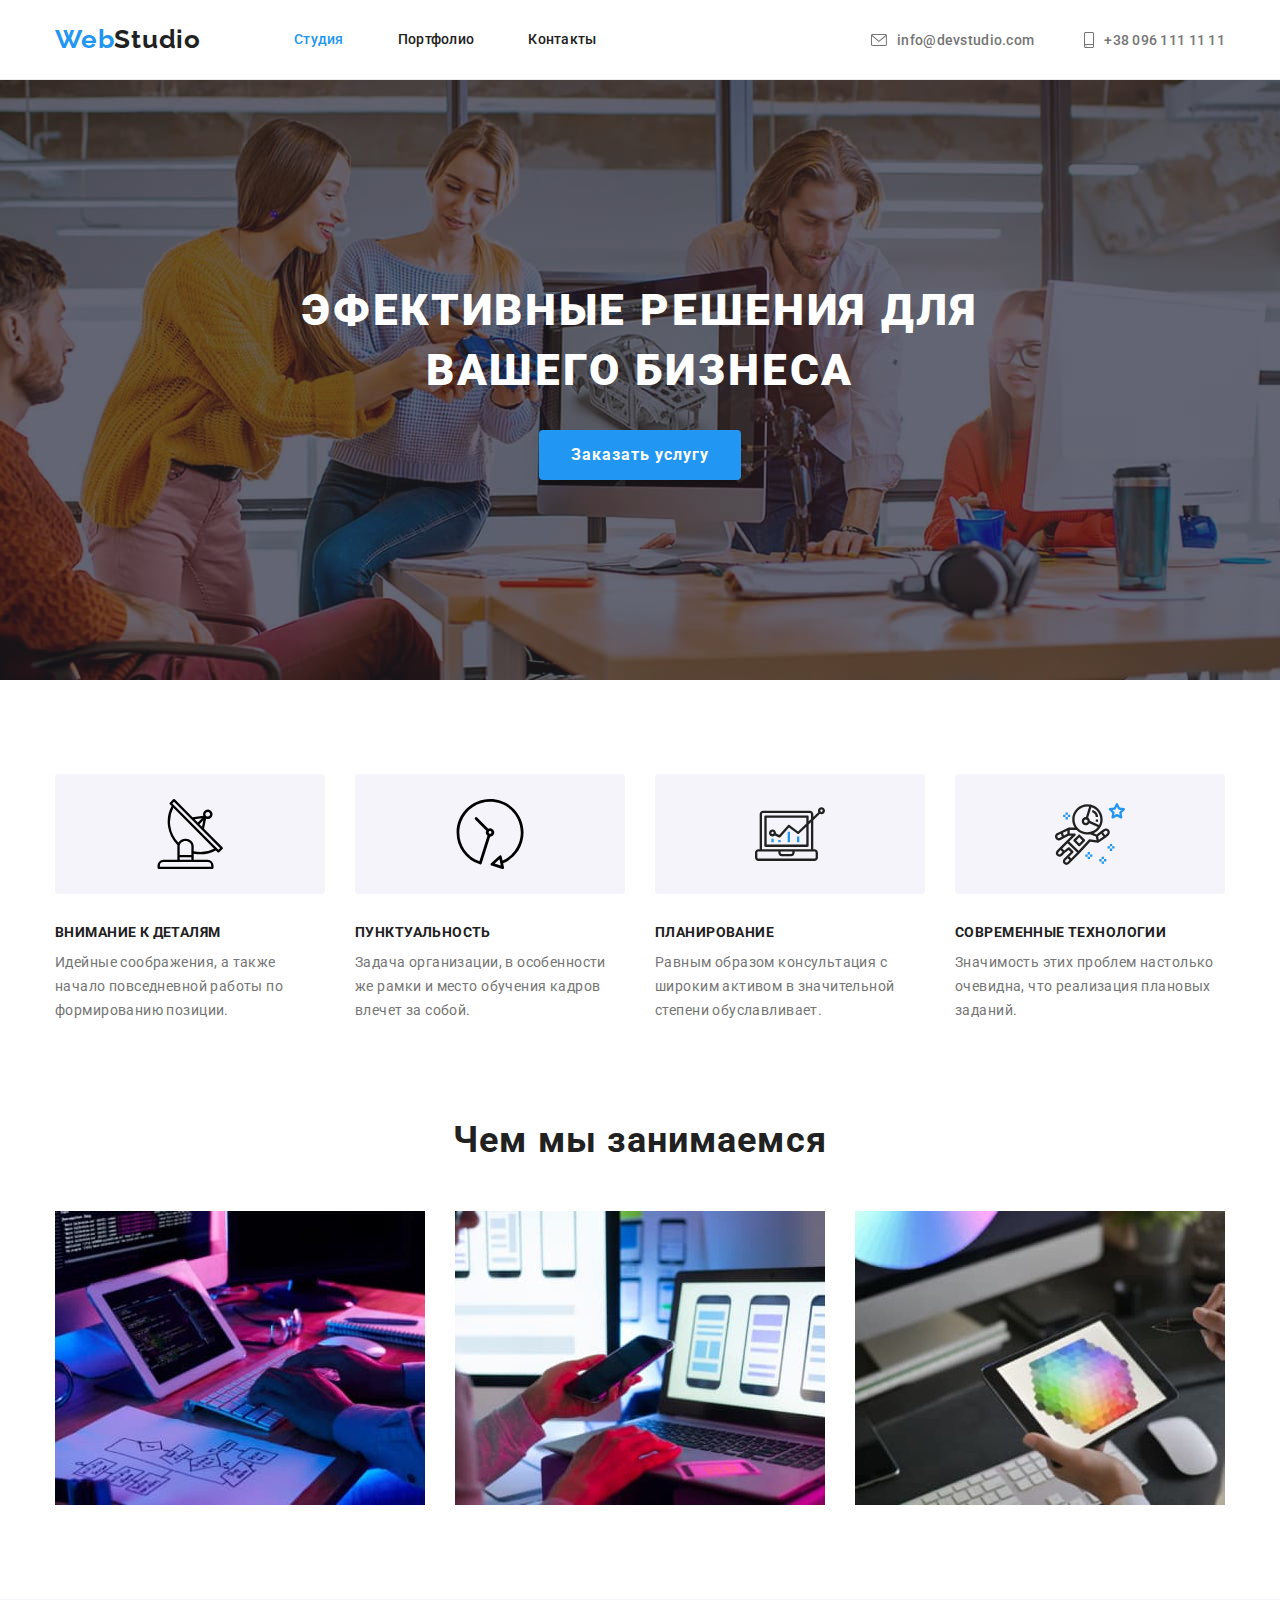
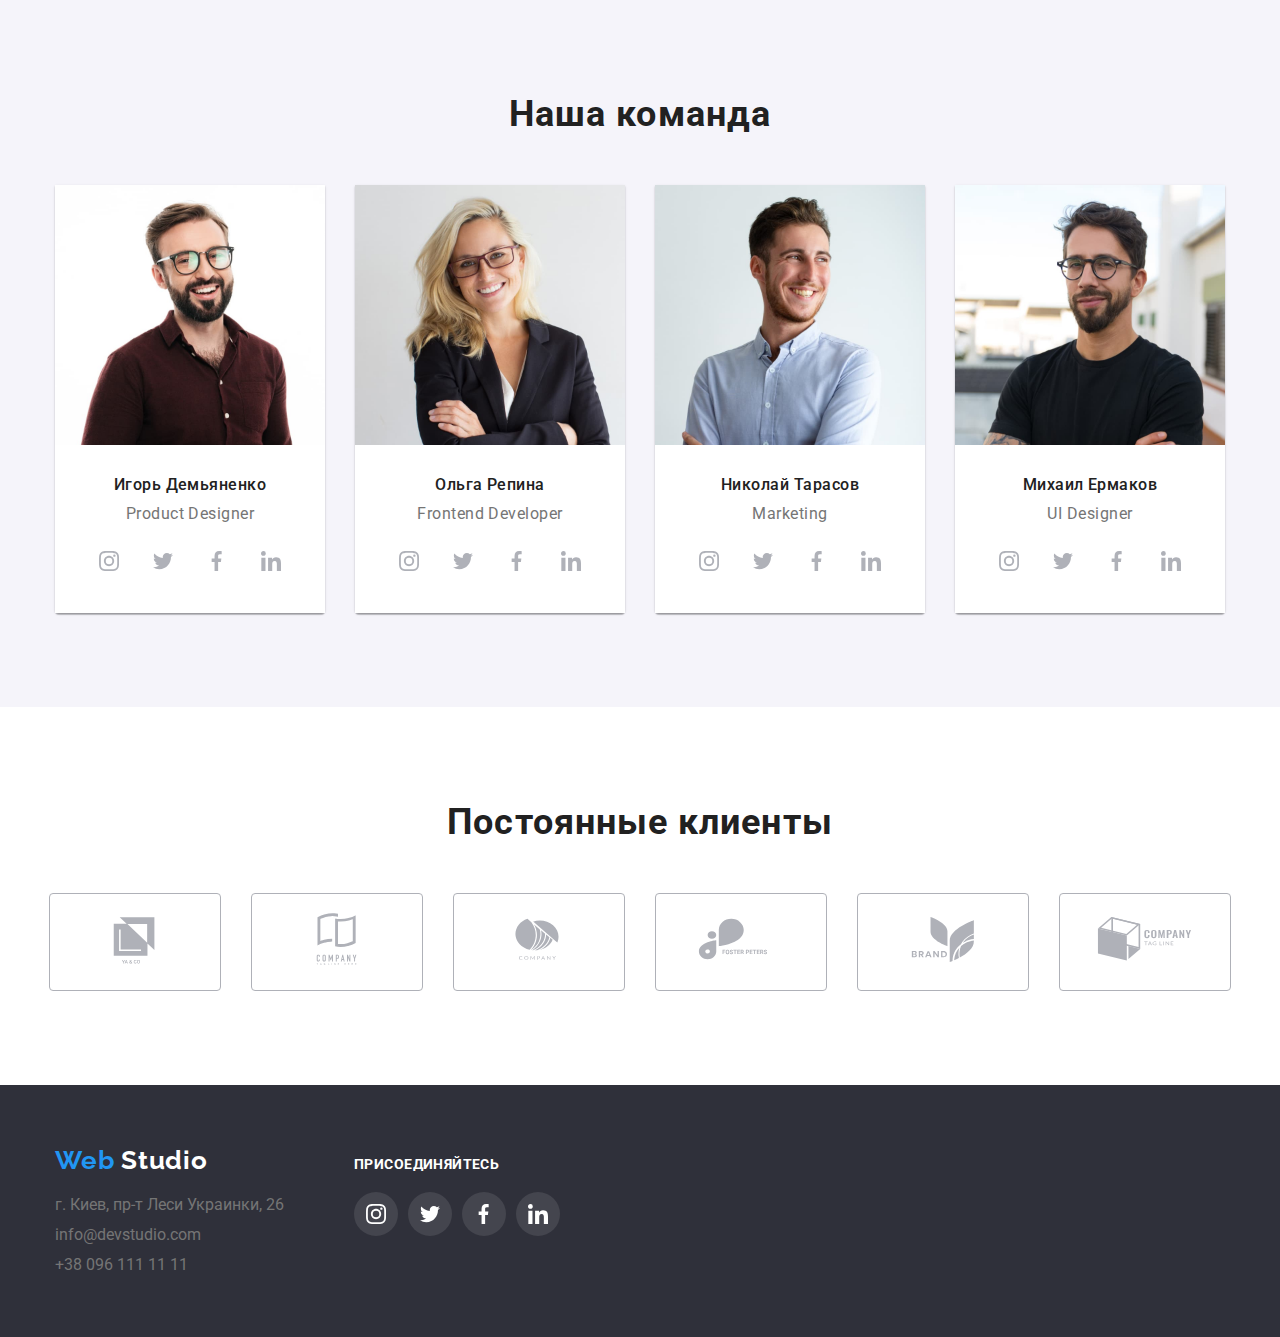
==== index.html @ 32d03e29 "start homework" ====
<!DOCTYPE html>
<html lang="ru">
  <head>
    <meta charset="UTF-8" />
    <meta name="description" content="Сайт под ключ" />
    <title>Web Studio</title>
    <link
      href="https://fonts.googleapis.com/css2?family=DM+Serif+Display&family=Raleway:wght@700&family=Roboto:wght@400;500;700;900&display=swap"
      rel="stylesheet"
    />
    <link rel="stylesheet" href="css/modern-normalize.css" />
    <link rel="stylesheet" href="css/style.css" />
  </head>
  <body>
    <header class="header">
      <div class="container header__container">
        <nav class="nav">
          <a class="logo" href="#"><span class="logo_fword">Web</span>Studio</a>
          <ul class="nav__list">
            <li class="nav__list-item">
              <a class="nav__link nav__link--current" href="#"> Студия </a>
            </li>
            <li class="nav__list-item">
              <a class="nav__link" href="portfolio.html"> Портфолио </a>
            </li>
            <li class="nav__list-item">
              <a class="nav__link" href="#"> Контакты </a>
            </li>
          </ul>
        </nav>
        <ul class="contacts">
          <li class="contacts_item">
            <a class="contacts__link" href="mailto:info@devstudio.com">
              <svg
                class="contacts__icon contacts__icon--email"
                width="16px"
                height="12px"
              >
                <use href="images/icons.svg#icon-email"></use>
              </svg>
              info@devstudio.com
            </a>
          </li>
          <li class="contacts_item">
            <a class="contacts__link" href="tel:+380961111111">
              <svg
                class="contacts__icon contacts__icon--phone"
                width="10px"
                height="16px"
              >
                <use href="images/icons.svg#icon-smartphone"></use>
              </svg>
              +38 096 111 11 11
            </a>
          </li>
        </ul>
      </div>
    </header>
    <main class="main">
      <section class="section section--dark section-h1">
        <div class="container">
          <h1 class="section__title section__title-bigger">
            Эфективные решения для вашего бизнеса
          </h1>
          <button class="button button__order button--blue" type="button">
            Заказать услугу
          </button>
        </div>
      </section>
      <section class="section section--bottom-p-zero">
        <div class="container">
          <h2 class="visually-hidden">Наши преимущества</h2>
          <ul class="advantages">
            <li class="advantages__item">
              <div class="advantages__icon-wrap">
                <svg class="advantages__icon" width="70px" height="70px">
                  <use href="images/icons.svg#icon-icon1"></use>
                </svg>
              </div>
              <h3 class="advantages__title">Внимание к деталям</h3>
              <p class="advantages__desc">
                Идейные соображения, а также начало повседневной работы по
                формированию позиции.
              </p>
            </li>
            <li class="advantages__item">
              <div class="advantages__icon-wrap">
                <svg class="advantages__icon" width="70px" height="70px">
                  <use href="images/icons.svg#icon-icon2"></use>
                </svg>
              </div>
              <h3 class="advantages__title">Пунктуальность</h3>
              <p class="advantages__desc">
                Задача организации, в особенности же рамки и место обучения
                кадров влечет за собой.
              </p>
            </li>
            <li class="advantages__item">
              <div class="advantages__icon-wrap">
                <svg class="advantages__icon" width="70px" height="70px">
                  <use href="images/icons.svg#icon-icon3"></use>
                </svg>
              </div>
              <h3 class="advantages__title">Планирование</h3>
              <p class="advantages__desc">
                Равным образом консультация с широким активом в значительной
                степени обуславливает.
              </p>
            </li>
            <li class="advantages__item">
              <div class="advantages__icon-wrap">
                <svg class="advantages__icon" width="70px" height="70px">
                  <use href="images/icons.svg#icon-icon4"></use>
                </svg>
              </div>
              <h3 class="advantages__title">Современные технологии</h3>
              <p class="advantages__desc">
                Значимость этих проблем настолько очевидна, что реализация
                плановых заданий.
              </p>
            </li>
          </ul>
        </div>
      </section>
      <section class="section">
        <div class="container">
          <h2 class="section__title">Чем мы занимаемся</h2>
          <ul class="doings">
            <li class="doings__item">
              <img
                class="doings__img"
                src="images/workProgramer.jpg"
                alt="програмист пишет код"
              />
            </li>
            <li class="doings__item">
              <img
                class="doings__img"
                src="images/workDesigner.jpg"
                alt="ui дизайнер делает интерфейс для мобильного приложения"
              />
            </li>
            <li class="doings__item">
              <img
                class="doings__img"
                src="images/workArtist.jpg"
                alt="веб-дизайнер выбирает цвет на графическом планшете"
              />
            </li>
          </ul>
        </div>
      </section>
      <section class="section section--gray-light">
        <div class="container">
          <h2 class="section__title">Наша команда</h2>
          <ul class="team">
            <li class="team__item">
              <img
                class="team_img"
                src="images/person1.jpg"
                alt="мужчина: в очках, короткая стрижка, борода, темные волосы, бордовая рубашка"
              />
              <div class="team__bottom-container">
                <h3 class="team__title">Игорь Демьяненко</h3>
                <p class="team__desc">Product Designer</p>
                <ul class="social-medias">
                  <li class="social-medias__item team__social-medias-item">
                    <a class="social-medias__link" href="">
                      <svg
                        class="social-medias__icon team__social-icon"
                        width="20px"
                        height="20px"
                      >
                        <use href="images/icons.svg#icon-instagram"></use>
                      </svg>
                    </a>
                  </li>
                  <li class="social-medias__item team__social-medias-item">
                    <a class="social-medias__link" href="">
                      <svg
                        class="social-medias__icon team__social-icon"
                        width="20px"
                        height="20px"
                      >
                        <use href="images/icons.svg#icon-twitter"></use>
                      </svg>
                    </a>
                  </li>
                  <li class="social-medias__item team__social-medias-item">
                    <a class="social-medias__link" href="">
                      <svg
                        class="social-medias__icon team__social-icon"
                        width="20px"
                        height="20px"
                      >
                        <use href="images/icons.svg#icon-facebook"></use>
                      </svg>
                    </a>
                  </li>
                  <li class="social-medias__item team__social-medias-item">
                    <a class="social-medias__link" href="">
                      <svg
                        class="social-medias__icon team__social-icon"
                        width="20px"
                        height="20px"
                      >
                        <use href="images/icons.svg#icon-linkedIn"></use>
                      </svg>
                    </a>
                  </li>
                </ul>
              </div>
            </li>
            <li class="team__item">
              <img
                class="team_img"
                src="images/person2.jpg"
                alt="женщина: блондинка, в очках, в черном пиджаке"
              />
              <div class="team__bottom-container">
                <h3 class="team__title">Ольга Репина</h3>
                <p class="team__desc">Frontend Developer</p>
                <ul class="social-medias">
                  <li class="social-medias__item team__social-medias-item">
                    <a class="social-medias__link" href="">
                      <svg
                        class="social-medias__icon team__social-icon"
                        width="20px"
                        height="20px"
                      >
                        <use href="images/icons.svg#icon-instagram"></use>
                      </svg>
                    </a>
                  </li>
                  <li class="social-medias__item team__social-medias-item">
                    <a class="social-medias__link" href="">
                      <svg
                        class="social-medias__icon team__social-icon"
                        width="20px"
                        height="20px"
                      >
                        <use href="images/icons.svg#icon-twitter"></use>
                      </svg>
                    </a>
                  </li>
                  <li class="social-medias__item team__social-medias-item">
                    <a class="social-medias__link" href="">
                      <svg
                        class="social-medias__icon team__social-icon"
                        width="20px"
                        height="20px"
                      >
                        <use href="images/icons.svg#icon-facebook"></use>
                      </svg>
                    </a>
                  </li>
                  <li class="social-medias__item team__social-medias-item">
                    <a class="social-medias__link" href="">
                      <svg
                        class="social-medias__icon team__social-icon"
                        width="20px"
                        height="20px"
                      >
                        <use href="images/icons.svg#icon-linkedIn"></use>
                      </svg>
                    </a>
                  </li>
                </ul>
              </div>
            </li>
            <li class="team__item">
              <img
                class="team_img"
                src="images/person3.jpg"
                alt="мужчина: короткая стрижка, длинная щетина, темные волосы, белая рубашка"
              />
              <div class="team__bottom-container">
                <h3 class="team__title">Николай Тарасов</h3>
                <p class="team__desc">Marketing</p>
                <ul class="social-medias">
                  <li class="social-medias__item team__social-medias-item">
                    <a class="social-medias__link" href="">
                      <svg
                        class="social-medias__icon team__social-icon"
                        width="20px"
                        height="20px"
                      >
                        <use href="images/icons.svg#icon-instagram"></use>
                      </svg>
                    </a>
                  </li>
                  <li class="social-medias__item team__social-medias-item">
                    <a class="social-medias__link" href="">
                      <svg
                        class="social-medias__icon team__social-icon"
                        width="20px"
                        height="20px"
                      >
                        <use href="images/icons.svg#icon-twitter"></use>
                      </svg>
                    </a>
                  </li>
                  <li class="social-medias__item team__social-medias-item">
                    <a class="social-medias__link" href="">
                      <svg
                        class="social-medias__icon team__social-icon"
                        width="20px"
                        height="20px"
                      >
                        <use href="images/icons.svg#icon-facebook"></use>
                      </svg>
                    </a>
                  </li>
                  <li class="social-medias__item team__social-medias-item">
                    <a class="social-medias__link" href="">
                      <svg
                        class="social-medias__icon team__social-icon"
                        width="20px"
                        height="20px"
                      >
                        <use href="images/icons.svg#icon-linkedIn"></use>
                      </svg>
                    </a>
                  </li>
                </ul>
              </div>
            </li>
            <li class="team__item">
              <img
                class="team_img"
                src="images/person4.jpg"
                alt="мужчина: короткая стрижка, борода, темные волосы, черная футболка"
              />
              <div class="team__bottom-container">
                <h3 class="team__title">Михаил Ермаков</h3>
                <p class="team__desc">UI Designer</p>
                <ul class="social-medias">
                  <li class="social-medias__item team__social-medias-item">
                    <a class="social-medias__link" href="">
                      <svg
                        class="social-medias__icon team__social-icon"
                        width="20px"
                        height="20px"
                      >
                        <use href="images/icons.svg#icon-instagram"></use>
                      </svg>
                    </a>
                  </li>
                  <li class="social-medias__item team__social-medias-item">
                    <a class="social-medias__link" href="">
                      <svg
                        class="social-medias__icon team__social-icon"
                        width="20px"
                        height="20px"
                      >
                        <use href="images/icons.svg#icon-twitter"></use>
                      </svg>
                    </a>
                  </li>
                  <li class="social-medias__item team__social-medias-item">
                    <a class="social-medias__link" href="">
                      <svg
                        class="social-medias__icon team__social-icon"
                        width="20px"
                        height="20px"
                      >
                        <use href="images/icons.svg#icon-facebook"></use>
                      </svg>
                    </a>
                  </li>
                  <li class="social-medias__item team__social-medias-item">
                    <a class="social-medias__link" href="">
                      <svg
                        class="social-medias__icon team__social-icon"
                        width="20px"
                        height="20px"
                      >
                        <use href="images/icons.svg#icon-linkedIn"></use>
                      </svg>
                    </a>
                  </li>
                </ul>
              </div>
            </li>
          </ul>
        </div>
      </section>
      <section class="section">
        <div class="container">
          <h2 class="section__title">Постоянные клиенты</h2>
          <ul class="regular-customers">
            <li class="regular-customers__item">
              <a class="regular-customers__link" href="">
                <svg
                  class="regular-customers__icon"
                  width="106px"
                  height="60px"
                >
                  <use href="images/icons.svg#icon-logoClient"></use>
                </svg>
              </a>
            </li>
            <li class="regular-customers__item">
              <a class="regular-customers__link" href="">
                <svg
                  class="regular-customers__icon"
                  width="106px"
                  height="60px"
                >
                  <use href="images/icons.svg#icon-logoClient-1"></use>
                </svg>
              </a>
            </li>
            <li class="regular-customers__item">
              <a class="regular-customers__link" href="">
                <svg
                  class="regular-customers__icon"
                  width="106px"
                  height="60px"
                >
                  <use href="images/icons.svg#icon-logoClient-2"></use>
                </svg>
              </a>
            </li>
            <li class="regular-customers__item">
              <a class="regular-customers__link" href="">
                <svg
                  class="regular-customers__icon"
                  width="106px"
                  height="60px"
                >
                  <use href="images/icons.svg#icon-logoClient-3"></use>
                </svg>
              </a>
            </li>
            <li class="regular-customers__item">
              <a class="regular-customers__link" href="">
                <svg
                  class="regular-customers__icon"
                  width="106px"
                  height="60px"
                >
                  <use href="images/icons.svg#icon-logoClient-4"></use>
                </svg>
              </a>
            </li>
            <li class="regular-customers__item">
              <a class="regular-customers__link" href="">
                <svg
                  class="regular-customers__icon"
                  width="106px"
                  height="60px"
                >
                  <use href="images/icons.svg#icon-logoClient-5"></use>
                </svg>
              </a>
            </li>
          </ul>
        </div>
      </section>
    </main>
    <footer class="footer">
      <div class="container footer__container">
        <div class="footer__el-wrap">
          <a class="logo logo--white" href="#">
            <span class="logo_fword">Web</span> Studio
          </a>
          <address class="address">
            <ul class="address__list">
              <li class="address__item">
                <a
                  class="address__contact"
                  href="https://www.google.com/maps/search/?api=1&query=Киев+Леси+Украинки+26"
                  target="_blank"
                  rel="noopener noreferrer"
                >
                  г. Киев, пр-т Леси Украинки, 26
                </a>
              </li>
              <li class="address__item">
                <a class="address__contact" href="mailto:info@devstudio.com">
                  info@devstudio.com
                </a>
              </li>
              <li class="address__item">
                <a class="address__contact" href="tel:+380961111111">
                  +38 096 111 11 11
                </a>
              </li>
            </ul>
          </address>
        </div>
        <div class="footer__el-wrap">
          <b class="footer__call">присоединяйтесь</b>
          <ul class="social-medias">
            <li class="social-medias__item">
              <a class="social-medias__link" href="">
                <svg class="social-medias__icon" width="20px" height="20px">
                  <use href="images/icons.svg#icon-instagram"></use>
                </svg>
              </a>
            </li>
            <li class="social-medias__item">
              <a class="social-medias__link" href="">
                <svg class="social-medias__icon" width="20px" height="20px">
                  <use href="images/icons.svg#icon-twitter"></use>
                </svg>
              </a>
            </li>
            <li class="social-medias__item">
              <a class="social-medias__link" href="">
                <svg class="social-medias__icon" width="20px" height="20px">
                  <use href="images/icons.svg#icon-facebook"></use>
                </svg>
              </a>
            </li>
            <li class="social-medias__item">
              <a class="social-medias__link" href="">
                <svg class="social-medias__icon" width="20px" height="20px">
                  <use href="images/icons.svg#icon-linkedIn"></use>
                </svg>
              </a>
            </li>
          </ul>
        </div>
      </div>
    </footer>
  </body>
</html>
---- css/style.css ----
:root {
  --brand-color: #2196f3;
  --background-color-grey_dark: #2f303a;
  --background-color-grey_light: #f5f4fa;
  --text-color-black: #212121;
  --text-color-grey: #757575;
  --color-white: #fff;
  --border-color: #eeeeee;
  --color-icon-grey: #afb1b8;
  --color-social-media-background_grey: #44454e;
  /*--section-padding: 94px 13.4375%;*/
  --section-padding: 94px 0;
  --box-shadow-team: 0px 1px 3px rgba(0, 0, 0, 0.12),
    0px 1px 1px rgba(0, 0, 0, 0.14), 0px 2px 1px rgba(0, 0, 0, 0.2);
  --border-projects-width: 1px;
  --border-projects_item: var(--border-projects-width) solid var(--border-color);
  --button-hover-shadow: 0px 3px 1px rgba(0, 0, 0, 0.1),
    0px 1px 2px rgba(0, 0, 0, 0.08), 0px 2px 2px rgba(0, 0, 0, 0.12);
}

ul {
  padding: 0;
  list-style: none;
}

a {
  text-decoration: none;
}

h1,
h2,
h3,
h4,
h5,
h6,
p,
ul,
li {
  margin: 0;
}

body {
  margin: 0;

  box-sizing: border-box;

  font-family: "Roboto", sans-serif;
  color: var(--text-color-black);
}

.visually-hidden {
  position: absolute;
  clip: rect(0 0 0 0);
  width: 1px;
  height: 1px;
  margin: -1px;
}

.container {
  width: 1200px;
  padding: 0 15px;
  margin: auto;
}

.header {
  padding: 24px 0;
  border-bottom: 1px solid #ececec;
}

.header__container {
  display: flex;
  align-items: center;
}

.main {
  margin: 0;
  padding: 0;
}

.logo {
  text-decoration: none;
  font-family: "Raleway", sans-serif;
  font-weight: 700;
  font-size: 26px;
  line-height: 31px;
  letter-spacing: 0.03em;
  color: var(--text-color-black);
}

.logo_fword {
  color: var(--brand-color);
}

.logo--white {
  color: var(--color-white);
}

.nav {
  display: flex;
  align-items: center;
}

.nav__list {
  display: inline-block;
  margin-left: 93px;

  list-style-type: none;
}

.nav__list-item {
  display: inline-block;
}

.nav__list-item + .nav__list-item {
  margin-left: 50px;
}

.nav__link {
  text-decoration: none;
  color: var(--text-color-black);
  font-weight: 500;
  font-size: 14px;
  line-height: 16px;
  letter-spacing: 0.02em;
}

.nav__link:hover,
.nav__link:focus,
.nav__link:active {
  color: var(--brand-color);
}

.nav__link--current {
  color: var(--brand-color);
}

.contacts {
  display: flex;
  margin-left: auto;
}

.contacts_item + .contacts_item {
  margin-left: 50px;
}

.contacts__link {
  display: flex;
  justify-content: center;
  align-items: center;

  color: var(--text-color-grey);
  text-decoration: none;
  font-weight: 500;
  font-size: 14px;
  line-height: 16px;
  letter-spacing: 0.02em;
}

.contacts__link:hover,
.contacts__link:focus,
.contacts__link:active {
  color: var(--brand-color);
}

.contacts__link:hover .contacts__icon,
.contacts__link:focus .contacts__icon,
.contacts__link:active .contacts__icon {
  fill: var(--brand-color);
}

.contacts__icon {
  fill: var(--text-color-grey);
  margin-right: 10px;
}

.contacts__icon--email {
}

.contacts__icon--phone {
}

.section {
  padding: var(--section-padding);
}

.section-h1 {
  padding: 200px 0;
  max-width: 1600px;

  text-align: center;
  background-image: linear-gradient(
      rgba(47, 48, 58, 0.4),
      rgba(47, 48, 58, 0.4)
    ),
    url("../images/bg1.jpg");
  background-repeat: no-repeat;
  background-size: cover;
  background-position: center;
}

.section--bottom-p-zero {
  padding-bottom: 0;
}

.section--dark {
  background-color: var(--background-color-grey_dark);
}

.section--gray-light {
  background-color: var(--background-color-grey_light);
}

.section__title {
  display: block;
  margin: 0 0 50px 0;

  font-weight: 700;
  font-size: 36px;
  line-height: 42px;
  text-align: center;
  letter-spacing: 0.03em;
}

.section__title-bigger {
  max-width: 700px;
  margin: 0 auto 30px auto;

  font-weight: 900;
  font-size: 44px;
  line-height: 60px;
  letter-spacing: 0.06em;
  text-transform: uppercase;
  color: var(--color-white);
}

.button {
  padding: 6px 22px;

  font-weight: 500;
  font-size: 16px;
  line-height: 26px;
  text-align: center;
  letter-spacing: 0.03em;

  background: var(--background-color-grey_light);
  border-radius: 4px;
  border: none;
}

.button:hover,
.button:focus,
button:active {
  color: var(--color-white);

  cursor: pointer;
  box-shadow: var(--button-hover-shadow);
  background: var(--brand-color);
}

.button--blue,
.button--current {
  background-color: var(--brand-color);
  color: var(--color-white);
}

.button--blue:hover,
.button--blue:focus,
.button--blue:active {
  color: var(--brand-color);
  background-color: var(--background-color-grey_light);
}

.button__order {
  padding: 10px 32px;

  line-height: 30px;
  letter-spacing: 0.06em;
  font-weight: 700;

  box-shadow: 0 4px 4px rgba(0, 0, 0, 0.15);
}

.advantages {
  display: flex;
}

.advantages__item {
  max-width: 270px;
}

.advantages__item + .advantages__item {
  margin-left: 30px;
}

.advantages__icon-wrap {
  display: flex;
  justify-content: center;
  align-items: center;
  padding-top: 25px;
  padding-bottom: 25px;
  margin-bottom: 30px;

  background: var(--background-color-grey_light);
  border-radius: 4px;
}

.advantages__icon {
}

.advantages__title {
  font-size: 14px;
  line-height: 16px;
  letter-spacing: 0.03em;
  text-transform: uppercase;
}

.advantages__desc {
  margin: 10px 0 0 0;
  min-height: 75px;

  font-size: 14px;
  line-height: 24px;
  letter-spacing: 0.03em;
  color: var(--text-color-grey);
}

.doings {
  display: flex;
}

.doings__item {
}

.doings__item:not(:last-child) {
  margin-right: 30px;
}

.doings__img {
  display: block;
  max-width: 100%;
}

.team {
  display: flex;
}

.team__item {
  max-width: 270px;

  box-shadow: var(--box-shadow-team);
  border-radius: 0 0 4px 4px;
}

.team__item:not(:last-child) {
  margin-right: 30px;
}

.team_img {
  display: block;
  max-width: 100%;
}

.team__bottom-container {
  padding: 30px 0;

  background-color: var(--color-white);
}

.team__title {
  margin-bottom: 10px;

  font-weight: 500;
  font-size: 16px;
  line-height: 19px;
  text-align: center;
  letter-spacing: 0.03em;
}

.team__desc {
  margin-bottom: 16px;

  font-size: 16px;
  line-height: 19px;
  text-align: center;
  letter-spacing: 0.03em;
  color: var(--text-color-grey);
}

.social-medias {
  display: flex;
  justify-content: center;
}

.social-medias__item {
  display: flex;
  justify-content: center;
  align-items: center;
  width: 44px;
  height: 44px;
  border-radius: 50%;
  background-color: var(--color-social-media-background_grey);
}

.team__social-medias-item {
  background-color: inherit;
}

.social-medias__item:hover,
.social-medias__item:focus-within,
.social-medias__item:active {
  background: var(--brand-color);
}

.team__social-medias-item:hover .team__social-icon,
.team__social-medias-item:focus-within .team__social-icon,
.team__social-medias-item:active .team__social-icon {
  fill: var(--color-white);
}

.social-medias__item + .social-medias__item {
  margin-left: 10px;
}

.social-medias__link {
  display: flex;
  justify-content: center;
  align-items: center;
  width: 100%;
  height: 100%;
}

.social-medias__icon {
  fill: var(--color-white);
}
.team__social-icon {
  fill: var(--color-icon-grey);
}

.regular-customers {
  display: flex;
  justify-content: center;
}

.regular-customers__item {

  border: 1px solid var(--color-icon-grey);
  border-radius: 4px;
}

.regular-customers__item + .regular-customers__item {
  margin-left: 30px;
}

.regular-customers__item:hover .regular-customers__icon,
.regular-customers__item:active .regular-customers__icon,
.regular-customers__item:focus-within .regular-customers__icon {
  fill: var(--brand-color);
}

.regular-customers__item:hover,
.regular-customers__item:active,
.regular-customers__item:focus-within {
  border-color: var(--brand-color);
}

.regular-customers__link {
  padding: 16px 32px;
  display: block;
  width: 100%;
  height: 100%;
}

.regular-customers__icon {
  fill: var(--color-icon-grey);
}

.footer {
  padding: 60px 0;
  background-color: var(--background-color-grey_dark);
}

.footer__container {
  display: flex;
  align-items: baseline;
}

.footer__el-wrap + .footer__el-wrap {
  margin-left: 70px;
}

.address {
  margin-top: 20px;

  font-style: normal;
}

.address__list {
  list-style-type: none;
  padding: 0;
  margin: 0;
}

.address__item:not(:last-child) {
  margin-bottom: 9px;
}

.address__item {
  min-height: 21px;
}

.address__contact {
  text-decoration: none;
  color: var(--text-color-grey);
}

.address__contact:hover,
.address__contact:active,
.address__contact:focus {
  color: var(--color-white);
}

.footer__call {
  margin-bottom: 20px;
  display: block;

  font-size: 14px;
  line-height: 16px;
  letter-spacing: 0.03em;
  text-transform: uppercase;
  color: var(--color-white);
}

.filter-buttons {
  display: flex;
  justify-content: center;
  margin-bottom: 50px;
}

.filter-buttons__item {
}

.filter-buttons__item:not(:last-child) {
  margin-right: 8px;
}

.project-list {
  margin: -15px;
  display: flex;
  flex-wrap: wrap;
}

.project-list__link-wrap {
  display: block;
}

.project-list__link-wrap:hover,
.project-list__link-wrap:focus,
.project-list__link-wrap:active  {
  box-shadow: 0 1px 1px rgba(0, 0, 0, 0.12), 0 4px 4px rgba(0, 0, 0, 0.06),
    1px 4px 6px rgba(0, 0, 0, 0.16);
}

.project-list__item {
  margin: 15px;
  max-width: 370px;
}

.project-list__bottom-container {
  padding: 20px 24px;

  border-right: var(--border-projects_item);
  border-left: var(--border-projects_item);
  border-bottom: var(--border-projects_item);
}

.project-list__title {
  margin-top: 0;
  margin-bottom: 4px;

  font-size: 18px;
  line-height: 36px;
  letter-spacing: 0.06em;
  color: var(--text-color-black);
}

.project-list__img {
  display: block;
  max-width: 100%;
}

.project-list__desc {
  margin: 0;

  font-size: 16px;
  line-height: 30px;
  letter-spacing: 0.03em;
  color: var(--text-color-grey);
}
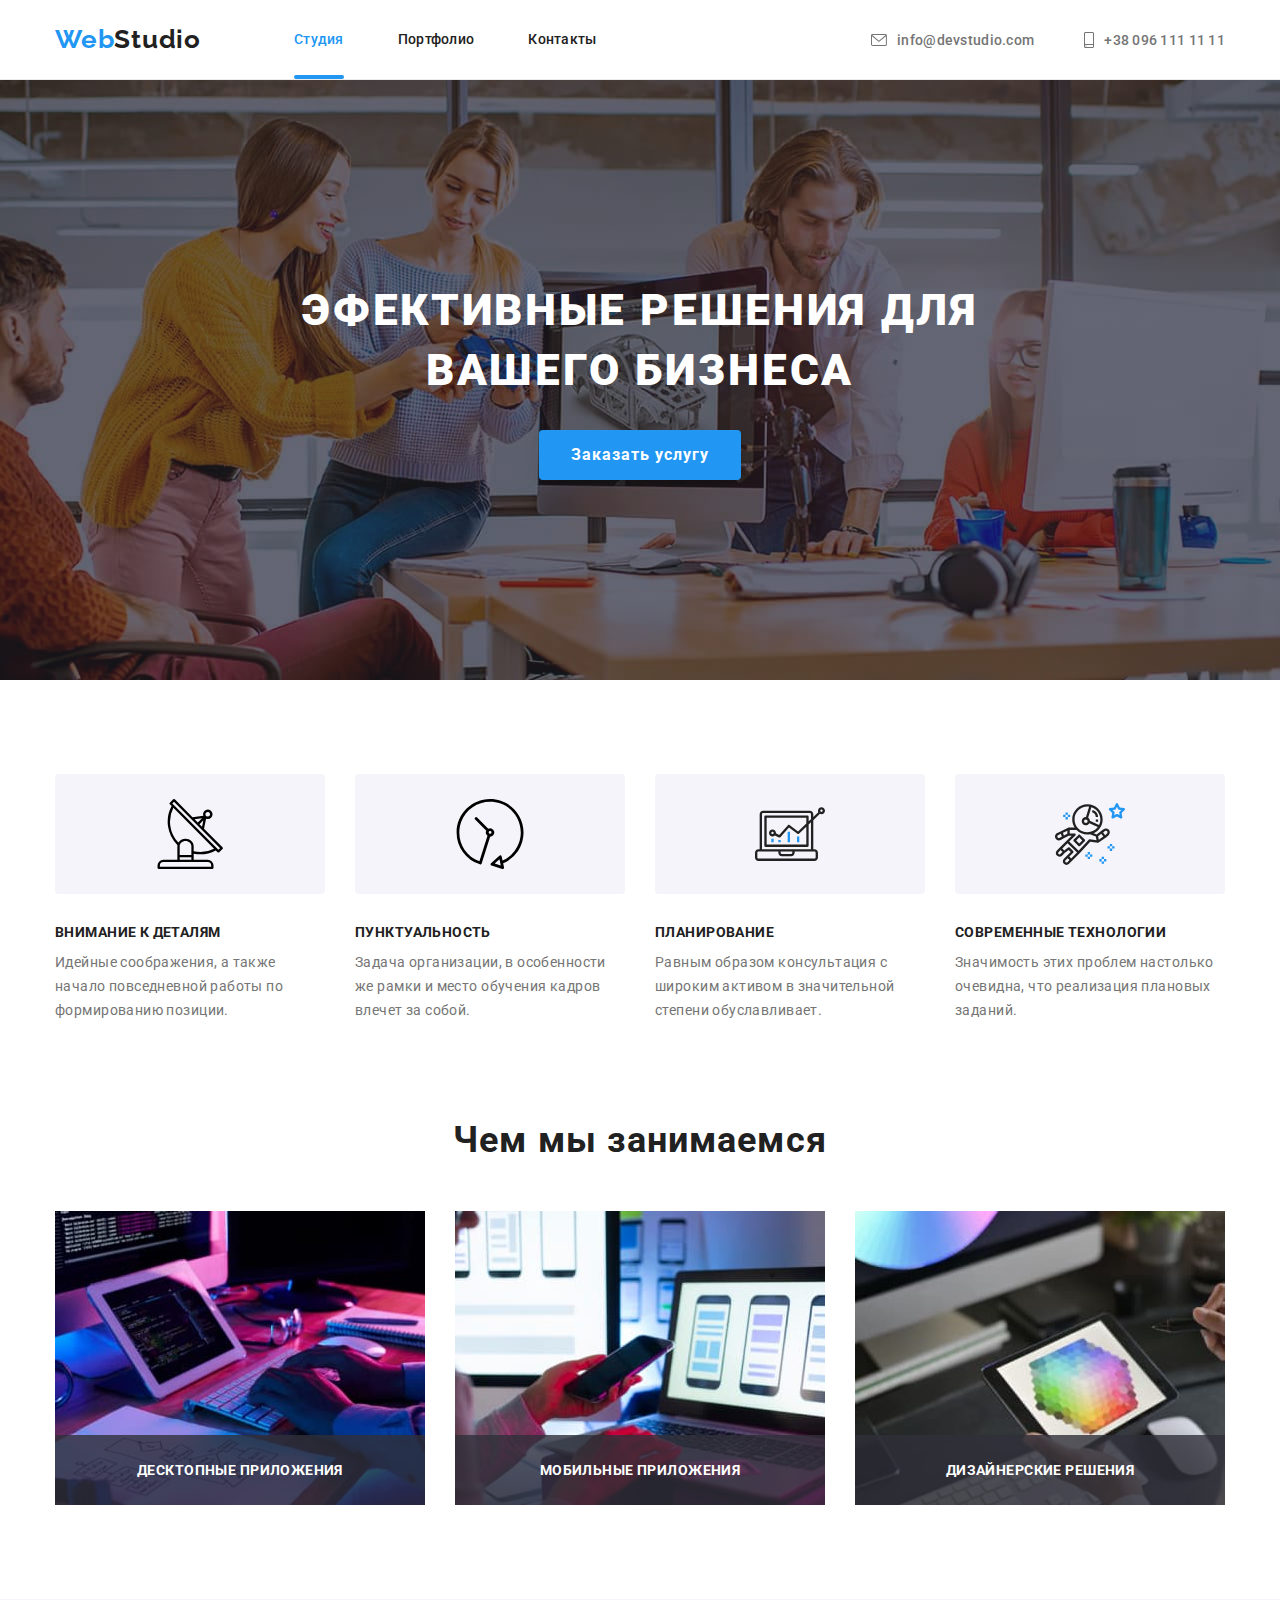
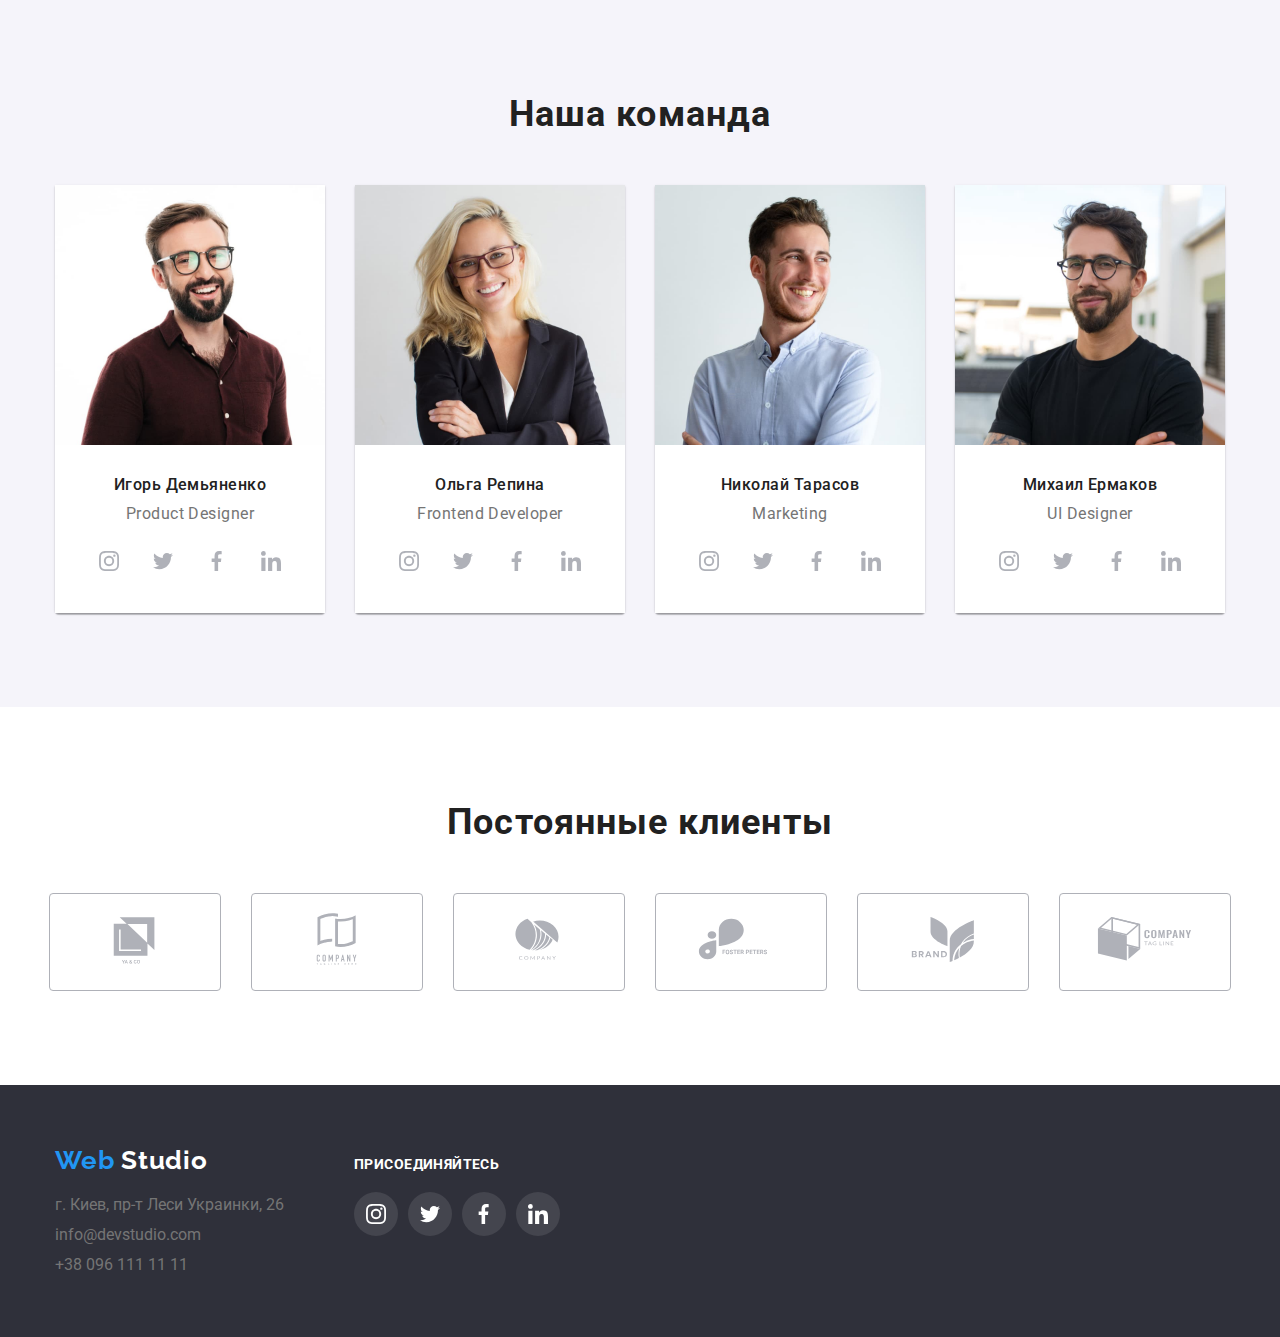
==== commit 390bfd29: "finished" ====
--- a/index.html
+++ b/index.html
@@ -62,7 +62,11 @@
           <h1 class="section__title section__title-bigger">
             Эфективные решения для вашего бизнеса
           </h1>
-          <button class="button button__order button--blue" type="button">
+          <button
+            class="button button__order button--blue"
+            type="button"
+            data-modal-open
+          >
             Заказать услугу
           </button>
         </div>
@@ -132,6 +136,7 @@
                 src="images/workProgramer.jpg"
                 alt="програмист пишет код"
               />
+              <h3 class="doings__header">Десктопные приложения</h3>
             </li>
             <li class="doings__item">
               <img
@@ -139,6 +144,7 @@
                 src="images/workDesigner.jpg"
                 alt="ui дизайнер делает интерфейс для мобильного приложения"
               />
+              <h3 class="doings__header">Мобильные приложения</h3>
             </li>
             <li class="doings__item">
               <img
@@ -146,6 +152,7 @@
                 src="images/workArtist.jpg"
                 alt="веб-дизайнер выбирает цвет на графическом планшете"
               />
+              <h3 class="doings__header">Дизайнерские решения</h3>
             </li>
           </ul>
         </div>
@@ -525,5 +532,15 @@
         </div>
       </div>
     </footer>
+    <div class="backdrop is-hidden" data-modal>
+      <div class="modal">
+        <button class="modal__btn-close" data-modal-close>
+          <svg class="modal__icon-close" width="18px" height="18px">
+            <use href="images/icons.svg#icon-close"></use>
+          </svg>
+        </button>
+      </div>
+    </div>
+    <script src="./js/modal.js"></script>
   </body>
 </html>
--- a/css/style.css
+++ b/css/style.css
@@ -1,21 +1,30 @@
 :root {
   --brand-color: #2196f3;
+  --brand-color-opacity: rgba(33, 150, 243, 0.9);
   --background-color-grey_dark: #2f303a;
   --background-color-grey_light: #f5f4fa;
   --text-color-black: #212121;
+  --icon-black-clor: #000;
   --text-color-grey: #757575;
+  --backdrop-background-color: rgba(0, 0, 0, 0.2);
   --color-white: #fff;
   --border-color: #eeeeee;
   --color-icon-grey: #afb1b8;
+  --background-blackout: rgba(47, 48, 58, 0.4);
+  --background-doings: rgba(47, 48, 58, 0.8);
   --color-social-media-background_grey: #44454e;
   /*--section-padding: 94px 13.4375%;*/
   --section-padding: 94px 0;
   --box-shadow-team: 0px 1px 3px rgba(0, 0, 0, 0.12),
     0px 1px 1px rgba(0, 0, 0, 0.14), 0px 2px 1px rgba(0, 0, 0, 0.2);
+  --modal-shadow: 0 1px 3px rgba(0, 0, 0, 0.12), 0 1px 1px rgba(0, 0, 0, 0.14),
+    0 2px 1px rgba(0, 0, 0, 0.2);
   --border-projects-width: 1px;
   --border-projects_item: var(--border-projects-width) solid var(--border-color);
   --button-hover-shadow: 0px 3px 1px rgba(0, 0, 0, 0.1),
     0px 1px 2px rgba(0, 0, 0, 0.08), 0px 2px 2px rgba(0, 0, 0, 0.12);
+  --animation-function: cubic-bezier(0.4, 0, 0.2, 1);
+  --animation-duration: 250ms;
 }
 
 ul {
@@ -122,6 +131,8 @@
   font-size: 14px;
   line-height: 16px;
   letter-spacing: 0.02em;
+
+  transition: color var(--animation-duration) var(--animation-function);
 }
 
 .nav__link:hover,
@@ -131,7 +142,22 @@
 }
 
 .nav__link--current {
+  position: relative;
+  padding-bottom: 32px;
+
   color: var(--brand-color);
+}
+
+.nav__link--current::after {
+  display: block;
+  position: absolute;
+  bottom: 0;
+  content: "";
+  width: 100%;
+  height: 4px;
+
+  background: var(--brand-color);
+  border-radius: 2px;
 }
 
 .contacts {
@@ -154,6 +180,8 @@
   font-size: 14px;
   line-height: 16px;
   letter-spacing: 0.02em;
+
+  transition: color var(--animation-duration) var(--animation-function);
 }
 
 .contacts__link:hover,
@@ -171,6 +199,7 @@
 .contacts__icon {
   fill: var(--text-color-grey);
   margin-right: 10px;
+  transition: fill var(--animation-duration) var(--animation-function);
 }
 
 .contacts__icon--email {
@@ -189,8 +218,8 @@
 
   text-align: center;
   background-image: linear-gradient(
-      rgba(47, 48, 58, 0.4),
-      rgba(47, 48, 58, 0.4)
+      var(--background-blackout),
+      var(--background-blackout)
     ),
     url("../images/bg1.jpg");
   background-repeat: no-repeat;
@@ -245,16 +274,19 @@
   background: var(--background-color-grey_light);
   border-radius: 4px;
   border: none;
+  transition: color var(--animation-duration) var(--animation-function),
+    box-shadow var(--animation-duration) var(--animation-function),
+    background-color var(--animation-duration) var(--animation-function);
 }
 
 .button:hover,
 .button:focus,
-button:active {
+.button:active {
   color: var(--color-white);
 
   cursor: pointer;
   box-shadow: var(--button-hover-shadow);
-  background: var(--brand-color);
+  background-color: var(--brand-color);
 }
 
 .button--blue,
@@ -329,6 +361,7 @@
 }
 
 .doings__item {
+  position: relative;
 }
 
 .doings__item:not(:last-child) {
@@ -338,6 +371,23 @@
 .doings__img {
   display: block;
   max-width: 100%;
+}
+
+.doings__header {
+  width: 100%;
+  position: absolute;
+  bottom: 0;
+  padding: 27px 0;
+
+  font-weight: bold;
+  font-size: 14px;
+  line-height: 16px;
+  text-align: center;
+  letter-spacing: 0.03em;
+  text-transform: uppercase;
+  color: var(--color-white);
+
+  background-color: var(--background-doings);
 }
 
 .team {
@@ -399,6 +449,8 @@
   height: 44px;
   border-radius: 50%;
   background-color: var(--color-social-media-background_grey);
+  transition: background-color var(--animation-duration)
+    var(--animation-function);
 }
 
 .team__social-medias-item {
@@ -408,7 +460,7 @@
 .social-medias__item:hover,
 .social-medias__item:focus-within,
 .social-medias__item:active {
-  background: var(--brand-color);
+  background-color: var(--brand-color);
 }
 
 .team__social-medias-item:hover .team__social-icon,
@@ -431,6 +483,7 @@
 
 .social-medias__icon {
   fill: var(--color-white);
+  transition: fill var(--animation-duration) var(--animation-function);
 }
 .team__social-icon {
   fill: var(--color-icon-grey);
@@ -442,9 +495,9 @@
 }
 
 .regular-customers__item {
-
   border: 1px solid var(--color-icon-grey);
   border-radius: 4px;
+  transition: border-color var(--animation-duration) var(--animation-function);
 }
 
 .regular-customers__item + .regular-customers__item {
@@ -472,6 +525,7 @@
 
 .regular-customers__icon {
   fill: var(--color-icon-grey);
+  transition: fill var(--animation-duration) var(--animation-function);
 }
 
 .footer {
@@ -511,6 +565,7 @@
 .address__contact {
   text-decoration: none;
   color: var(--text-color-grey);
+  transition: color var(--animation-duration) var(--animation-function);
 }
 
 .address__contact:hover,
@@ -551,18 +606,45 @@
 
 .project-list__link-wrap {
   display: block;
+  transition: box-shadow var(--animation-duration) var(--animation-function);
 }
 
 .project-list__link-wrap:hover,
 .project-list__link-wrap:focus,
-.project-list__link-wrap:active  {
+.project-list__link-wrap:active {
   box-shadow: 0 1px 1px rgba(0, 0, 0, 0.12), 0 4px 4px rgba(0, 0, 0, 0.06),
     1px 4px 6px rgba(0, 0, 0, 0.16);
+}
+.project-list__link-wrap:hover .project-list__hover-text,
+.project-list__link-wrap:focus .project-list__hover-text,
+.project-list__link-wrap:active .project-list__hover-text {
+  transform: translateY(0);
 }
 
 .project-list__item {
   margin: 15px;
   max-width: 370px;
+}
+
+.project-list__top-container {
+  position: relative;
+  overflow: hidden;
+}
+
+.project-list__hover-text {
+  position: absolute;
+  top: 0;
+  height: 100%;
+  padding: 63px 24px 0 24px;
+  transform: translateY(100%);
+
+  font-size: 18px;
+  line-height: 28px;
+  letter-spacing: 0.03em;
+  color: var(--color-white);
+
+  background-color: var(--brand-color-opacity);
+  transition: transform var(--animation-duration) var(--animation-function);
 }
 
 .project-list__bottom-container {
@@ -596,3 +678,63 @@
   letter-spacing: 0.03em;
   color: var(--text-color-grey);
 }
+
+.backdrop {
+  position: fixed;
+  top: 0;
+  left: 0;
+
+  width: 100%;
+  height: 100%;
+
+  background-color: var(--backdrop-background-color);
+  transition: opacity var(--animation-duration) var(--animation-function);
+}
+
+.modal {
+  position: absolute;
+  top: 50%;
+  left: 50%;
+  transform: translate(-50%, -50%);
+
+  width: 528px;
+  height: 581px;
+
+  background-color: var(--color-white);
+  box-shadow: var(--modal-shadow);
+  border-radius: 4px;
+}
+
+.modal__btn-close {
+  position: absolute;
+  right: 8px;
+  top: 8px;
+
+  display: flex;
+  justify-content: center;
+  align-items: center;
+  width: 30px;
+  height: 30px;
+
+  border: 1px solid rgba(0, 0, 0, 0.1);
+  background-color: var(--color-white);
+  border-radius: 50%;
+}
+
+.modal__btn-close:hover .modal__icon-close,
+.modal__btn-close:focus .modal__icon-close,
+.modal__btn-close:active .modal__icon-close {
+  fill: var(--brand-color);
+}
+
+.modal__icon-close {
+  fill: var(--icon-black-clor);
+
+  transition: fill var(--animation-duration) var(--animation-function);
+}
+
+.is-hidden {
+  opacity: 0;
+  visibility: hidden;
+  pointer-events: none;
+}
